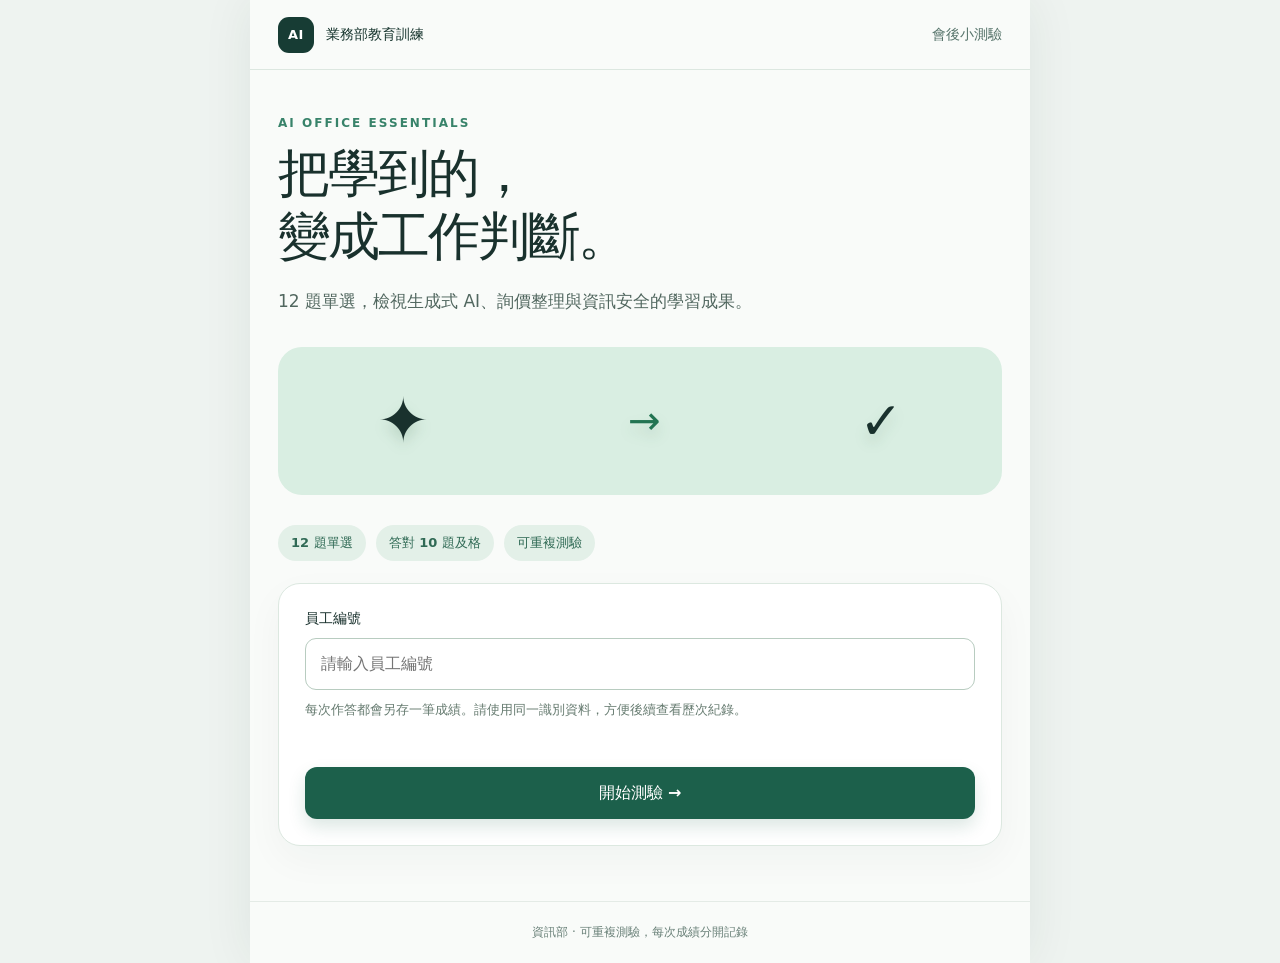
==== index.html @ 3a79aca7 "Build mobile AI training quiz with Google Sheets backend" ====
<!doctype html>
<html lang="zh-Hant">
<head>
  <meta charset="utf-8">
  <meta name="viewport" content="width=device-width, initial-scale=1, viewport-fit=cover">
  <meta name="theme-color" content="#122b27">
  <meta name="description" content="生成式 AI 辦公應用入門｜業務部教育訓練會後小測驗">
  <title>AI 教育訓練｜會後小測驗</title>
  <link rel="stylesheet" href="styles.css">
</head>
<body>
  <div class="shell">
    <header class="topbar"><span class="brand-mark">AI</span><span>業務部教育訓練</span><span class="topbar-end">會後小測驗</span></header>
    <main id="app" aria-live="polite"></main>
    <footer>資訊部 · 可重複測驗，每次成績分開記錄</footer>
  </div>
  <iframe name="sheet-submit-frame" id="sheet-submit-frame" title="成績傳送" hidden></iframe>
  <script src="config.js"></script>
  <script src="quiz.js"></script>
  <script src="app.js"></script>
</body>
</html>
---- styles.css ----
:root{font-family:Inter,"Noto Sans TC","Microsoft JhengHei",system-ui,sans-serif;color:#19312d;background:#eef3f0;font-synthesis:none}*{box-sizing:border-box}body{margin:0;min-height:100vh}.shell{max-width:780px;min-height:100vh;margin:auto;background:#f9fbf9;box-shadow:0 0 48px #18322b13;display:flex;flex-direction:column}.topbar{height:70px;display:flex;align-items:center;gap:12px;padding:0 28px;color:#17352e;font-size:14px;font-weight:700;border-bottom:1px solid #dce7e0}.brand-mark{display:grid;place-items:center;background:#173c34;color:#fff;border-radius:11px;width:36px;height:36px;font-size:13px;letter-spacing:.04em}.topbar-end{margin-left:auto;color:#55736a;font-weight:600}main{flex:1;padding:46px 28px 55px}footer{padding:22px 28px;text-align:center;color:#698078;font-size:12px;border-top:1px solid #e4ebe6}.eyebrow{text-transform:uppercase;letter-spacing:.17em;color:#38836a;font-size:12px;font-weight:800;margin:0 0 12px}.hero-title{font-size:clamp(32px,6vw,52px);line-height:1.22;letter-spacing:-.04em;margin:0 0 18px}.lead{font-size:17px;line-height:1.75;color:#51675f;margin:0 0 28px}.hero-art{background:#d9eee2;border-radius:24px;min-height:148px;margin:30px 0;display:flex;align-items:center;justify-content:space-around;overflow:hidden}.hero-art span{font-size:62px;filter:drop-shadow(0 8px 7px #184e2b26)}.hero-art span:nth-child(2){font-size:39px;color:#237452}.hero-art span:nth-child(3){font-size:52px}.panel{background:white;border:1px solid #dce8e0;box-shadow:0 14px 38px #193e2b0a;border-radius:22px;padding:26px}.meta-row{display:flex;gap:10px;flex-wrap:wrap;margin:22px 0}.pill{background:#e3f0e8;color:#306a55;border-radius:999px;padding:9px 13px;font-weight:700;font-size:13px}.field-label{display:block;font-size:14px;font-weight:700;margin:0 0 10px}input[type=text]{width:100%;min-height:52px;border:1.5px solid #b8ccc0;background:#fff;border-radius:11px;padding:12px 15px;font:inherit;font-size:16px;color:#19312d}input:focus-visible,button:focus-visible{outline:3px solid #84c6a4;outline-offset:2px}.help{color:#667b70;font-size:13px;line-height:1.5;margin:10px 0 0}.error{color:#a83636;font-size:14px;min-height:22px;margin:8px 0 0}.actions{display:flex;gap:12px;margin-top:28px}.btn{border:0;border-radius:12px;min-height:52px;padding:13px 22px;font:inherit;font-size:16px;font-weight:800;cursor:pointer}.btn-primary{background:#1c604b;color:#fff;box-shadow:0 8px 17px #1c604b27}.btn-primary:hover{background:#124b39}.btn-secondary{background:#e6eee8;color:#24513f}.btn:disabled{opacity:.5;cursor:not-allowed}.actions .btn{flex:1}.progress-row{display:flex;justify-content:space-between;color:#567568;font-size:14px;font-weight:700;margin-bottom:12px}.progress-track{height:8px;background:#dae8dd;border-radius:99px;overflow:hidden;margin-bottom:32px}.progress-fill{height:100%;background:#50a976;border-radius:99px;transition:width .2s}.question-title{font-size:clamp(23px,4vw,31px);letter-spacing:-.025em;line-height:1.48;margin:0 0 28px}.choices{display:grid;gap:12px}.choice{display:flex;gap:15px;align-items:flex-start;min-height:72px;padding:17px;background:#fff;border:1.5px solid #d8e6db;border-radius:14px;cursor:pointer;line-height:1.55}.choice:hover{border-color:#86b79a}.choice:has(input:checked){border-color:#238158;background:#edf8f0;box-shadow:0 0 0 1px #238158}.choice input{margin-top:5px;accent-color:#238158;flex:none}.choice-letter{font-weight:800;color:#237452}.review-title{font-size:28px;line-height:1.35;margin:0 0 16px}.review-list{display:grid;gap:10px;padding:0;list-style:none}.review-list li{display:flex;justify-content:space-between;align-items:center;padding:13px 15px;background:#fff;border:1px solid #e1ebe4;border-radius:11px;font-size:14px}.review-list a{color:#245a49;text-decoration:none;font-weight:700}.score-circle{width:154px;height:154px;border-radius:50%;display:flex;align-items:center;justify-content:center;flex-direction:column;background:#d9f1df;color:#18543b;margin:22px auto}.score-circle.fail{background:#fae9dc;color:#8c4c27}.score-number{font-size:49px;font-weight:900;line-height:1}.score-unit{font-size:14px;font-weight:700}.result-heading{text-align:center;font-size:30px;margin:0 0 7px}.result-detail{text-align:center;color:#5d7165;line-height:1.6}.status{border-radius:12px;padding:13px 15px;margin:20px 0;line-height:1.55;font-size:14px}.status.ok{background:#e4f3e8;color:#205b3d}.status.warn{background:#fff3dc;color:#77540a}.answer-review{margin-top:30px}.answer-review details{background:#fff;border:1px solid #dce7df;border-radius:12px;padding:15px;margin:10px 0;line-height:1.55}.answer-review summary{cursor:pointer;font-weight:700}.answer-review .wrong{color:#b04a39}.answer-review .right{color:#237452}.muted{color:#60776c}.loading{display:inline-block;width:17px;height:17px;border:2px solid currentColor;border-right-color:transparent;border-radius:50%;animation:spin .7s linear infinite;vertical-align:middle;margin-right:8px}@keyframes spin{to{transform:rotate(360deg)}}@media(max-width:560px){.topbar{height:62px;padding:0 18px}.topbar-end{display:none}main{padding:34px 18px 45px}.panel{padding:22px 18px}.hero-art{min-height:116px}.hero-art span{font-size:48px}.hero-art span:nth-child(2){font-size:31px}.hero-art span:nth-child(3){font-size:43px}.actions{position:sticky;bottom:0;background:#f9fbf9;padding:13px 0 max(13px,env(safe-area-inset-bottom));margin:14px 0 -13px}.btn{padding:12px}.choice{min-height:68px}}
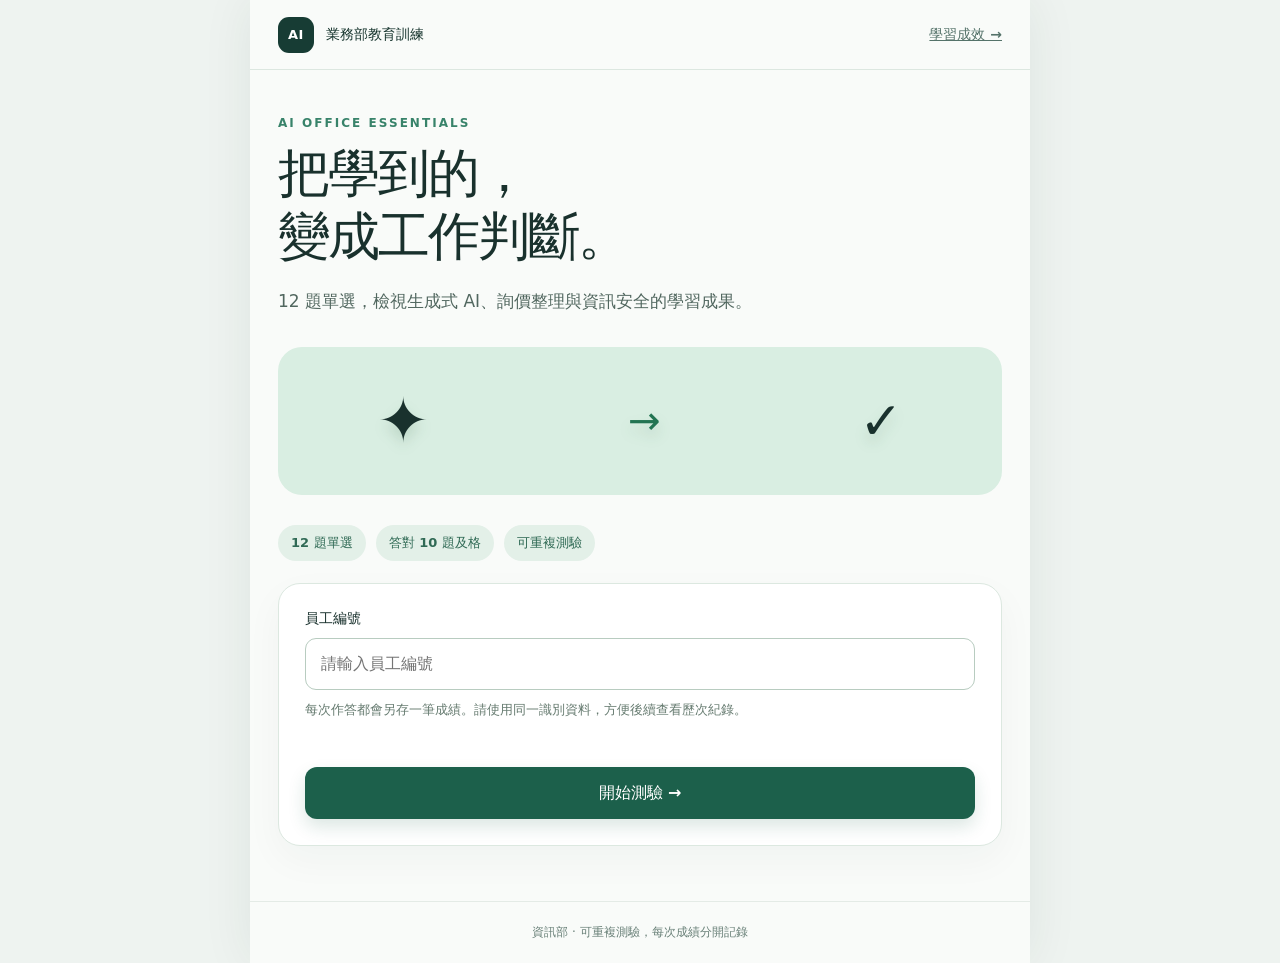
==== commit 663c813f: "Add aggregate quiz results dashboard" ====
--- a/index.html
+++ b/index.html
@@ -10,7 +10,7 @@
 </head>
 <body>
   <div class="shell">
-    <header class="topbar"><span class="brand-mark">AI</span><span>業務部教育訓練</span><span class="topbar-end">會後小測驗</span></header>
+    <header class="topbar"><span class="brand-mark">AI</span><span>業務部教育訓練</span><a class="topbar-end nav-link" href="dashboard.html">學習成效 →</a></header>
     <main id="app" aria-live="polite"></main>
     <footer>資訊部 · 可重複測驗，每次成績分開記錄</footer>
   </div>
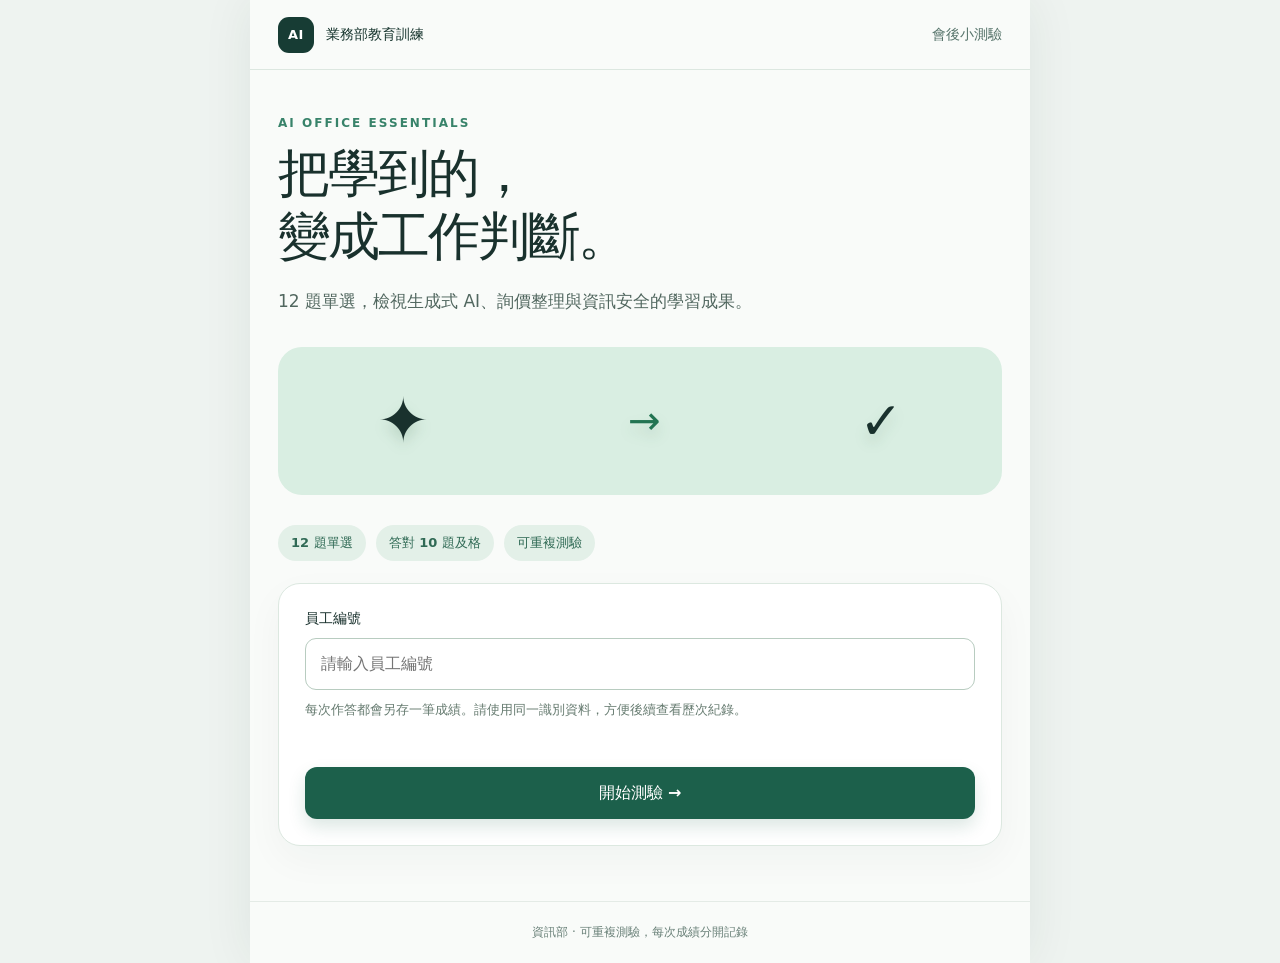
==== commit 8ced8f03: "Group quiz questions and show category accuracy" ====
--- a/index.html
+++ b/index.html
@@ -10,7 +10,7 @@
 </head>
 <body>
   <div class="shell">
-    <header class="topbar"><span class="brand-mark">AI</span><span>業務部教育訓練</span><a class="topbar-end nav-link" href="dashboard.html">學習成效 →</a></header>
+    <header class="topbar"><span class="brand-mark">AI</span><span>業務部教育訓練</span><span class="topbar-end">會後小測驗</span></header>
     <main id="app" aria-live="polite"></main>
     <footer>資訊部 · 可重複測驗，每次成績分開記錄</footer>
   </div>
--- a/styles.css
+++ b/styles.css
@@ -1 +1,2 @@
 :root{font-family:Inter,"Noto Sans TC","Microsoft JhengHei",system-ui,sans-serif;color:#19312d;background:#eef3f0;font-synthesis:none}*{box-sizing:border-box}body{margin:0;min-height:100vh}.shell{max-width:780px;min-height:100vh;margin:auto;background:#f9fbf9;box-shadow:0 0 48px #18322b13;display:flex;flex-direction:column}.topbar{height:70px;display:flex;align-items:center;gap:12px;padding:0 28px;color:#17352e;font-size:14px;font-weight:700;border-bottom:1px solid #dce7e0}.brand-mark{display:grid;place-items:center;background:#173c34;color:#fff;border-radius:11px;width:36px;height:36px;font-size:13px;letter-spacing:.04em}.topbar-end{margin-left:auto;color:#55736a;font-weight:600}main{flex:1;padding:46px 28px 55px}footer{padding:22px 28px;text-align:center;color:#698078;font-size:12px;border-top:1px solid #e4ebe6}.eyebrow{text-transform:uppercase;letter-spacing:.17em;color:#38836a;font-size:12px;font-weight:800;margin:0 0 12px}.hero-title{font-size:clamp(32px,6vw,52px);line-height:1.22;letter-spacing:-.04em;margin:0 0 18px}.lead{font-size:17px;line-height:1.75;color:#51675f;margin:0 0 28px}.hero-art{background:#d9eee2;border-radius:24px;min-height:148px;margin:30px 0;display:flex;align-items:center;justify-content:space-around;overflow:hidden}.hero-art span{font-size:62px;filter:drop-shadow(0 8px 7px #184e2b26)}.hero-art span:nth-child(2){font-size:39px;color:#237452}.hero-art span:nth-child(3){font-size:52px}.panel{background:white;border:1px solid #dce8e0;box-shadow:0 14px 38px #193e2b0a;border-radius:22px;padding:26px}.meta-row{display:flex;gap:10px;flex-wrap:wrap;margin:22px 0}.pill{background:#e3f0e8;color:#306a55;border-radius:999px;padding:9px 13px;font-weight:700;font-size:13px}.field-label{display:block;font-size:14px;font-weight:700;margin:0 0 10px}input[type=text]{width:100%;min-height:52px;border:1.5px solid #b8ccc0;background:#fff;border-radius:11px;padding:12px 15px;font:inherit;font-size:16px;color:#19312d}input:focus-visible,button:focus-visible{outline:3px solid #84c6a4;outline-offset:2px}.help{color:#667b70;font-size:13px;line-height:1.5;margin:10px 0 0}.error{color:#a83636;font-size:14px;min-height:22px;margin:8px 0 0}.actions{display:flex;gap:12px;margin-top:28px}.btn{border:0;border-radius:12px;min-height:52px;padding:13px 22px;font:inherit;font-size:16px;font-weight:800;cursor:pointer}.btn-primary{background:#1c604b;color:#fff;box-shadow:0 8px 17px #1c604b27}.btn-primary:hover{background:#124b39}.btn-secondary{background:#e6eee8;color:#24513f}.btn:disabled{opacity:.5;cursor:not-allowed}.actions .btn{flex:1}.progress-row{display:flex;justify-content:space-between;color:#567568;font-size:14px;font-weight:700;margin-bottom:12px}.progress-track{height:8px;background:#dae8dd;border-radius:99px;overflow:hidden;margin-bottom:32px}.progress-fill{height:100%;background:#50a976;border-radius:99px;transition:width .2s}.question-title{font-size:clamp(23px,4vw,31px);letter-spacing:-.025em;line-height:1.48;margin:0 0 28px}.choices{display:grid;gap:12px}.choice{display:flex;gap:15px;align-items:flex-start;min-height:72px;padding:17px;background:#fff;border:1.5px solid #d8e6db;border-radius:14px;cursor:pointer;line-height:1.55}.choice:hover{border-color:#86b79a}.choice:has(input:checked){border-color:#238158;background:#edf8f0;box-shadow:0 0 0 1px #238158}.choice input{margin-top:5px;accent-color:#238158;flex:none}.choice-letter{font-weight:800;color:#237452}.review-title{font-size:28px;line-height:1.35;margin:0 0 16px}.review-list{display:grid;gap:10px;padding:0;list-style:none}.review-list li{display:flex;justify-content:space-between;align-items:center;padding:13px 15px;background:#fff;border:1px solid #e1ebe4;border-radius:11px;font-size:14px}.review-list a{color:#245a49;text-decoration:none;font-weight:700}.score-circle{width:154px;height:154px;border-radius:50%;display:flex;align-items:center;justify-content:center;flex-direction:column;background:#d9f1df;color:#18543b;margin:22px auto}.score-circle.fail{background:#fae9dc;color:#8c4c27}.score-number{font-size:49px;font-weight:900;line-height:1}.score-unit{font-size:14px;font-weight:700}.result-heading{text-align:center;font-size:30px;margin:0 0 7px}.result-detail{text-align:center;color:#5d7165;line-height:1.6}.status{border-radius:12px;padding:13px 15px;margin:20px 0;line-height:1.55;font-size:14px}.status.ok{background:#e4f3e8;color:#205b3d}.status.warn{background:#fff3dc;color:#77540a}.answer-review{margin-top:30px}.answer-review details{background:#fff;border:1px solid #dce7df;border-radius:12px;padding:15px;margin:10px 0;line-height:1.55}.answer-review summary{cursor:pointer;font-weight:700}.answer-review .wrong{color:#b04a39}.answer-review .right{color:#237452}.muted{color:#60776c}.loading{display:inline-block;width:17px;height:17px;border:2px solid currentColor;border-right-color:transparent;border-radius:50%;animation:spin .7s linear infinite;vertical-align:middle;margin-right:8px}@keyframes spin{to{transform:rotate(360deg)}}@media(max-width:560px){.topbar{height:62px;padding:0 18px}.topbar-end{display:none}main{padding:34px 18px 45px}.panel{padding:22px 18px}.hero-art{min-height:116px}.hero-art span{font-size:48px}.hero-art span:nth-child(2){font-size:31px}.hero-art span:nth-child(3){font-size:43px}.actions{position:sticky;bottom:0;background:#f9fbf9;padding:13px 0 max(13px,env(safe-area-inset-bottom));margin:14px 0 -13px}.btn{padding:12px}.choice{min-height:68px}}
+.quiz-topic{display:inline-block;letter-spacing:0;text-transform:none;background:#e3f0e8;color:#28654d;border-radius:99px;padding:5px 9px;font-size:11px;margin-left:8px;vertical-align:middle}
